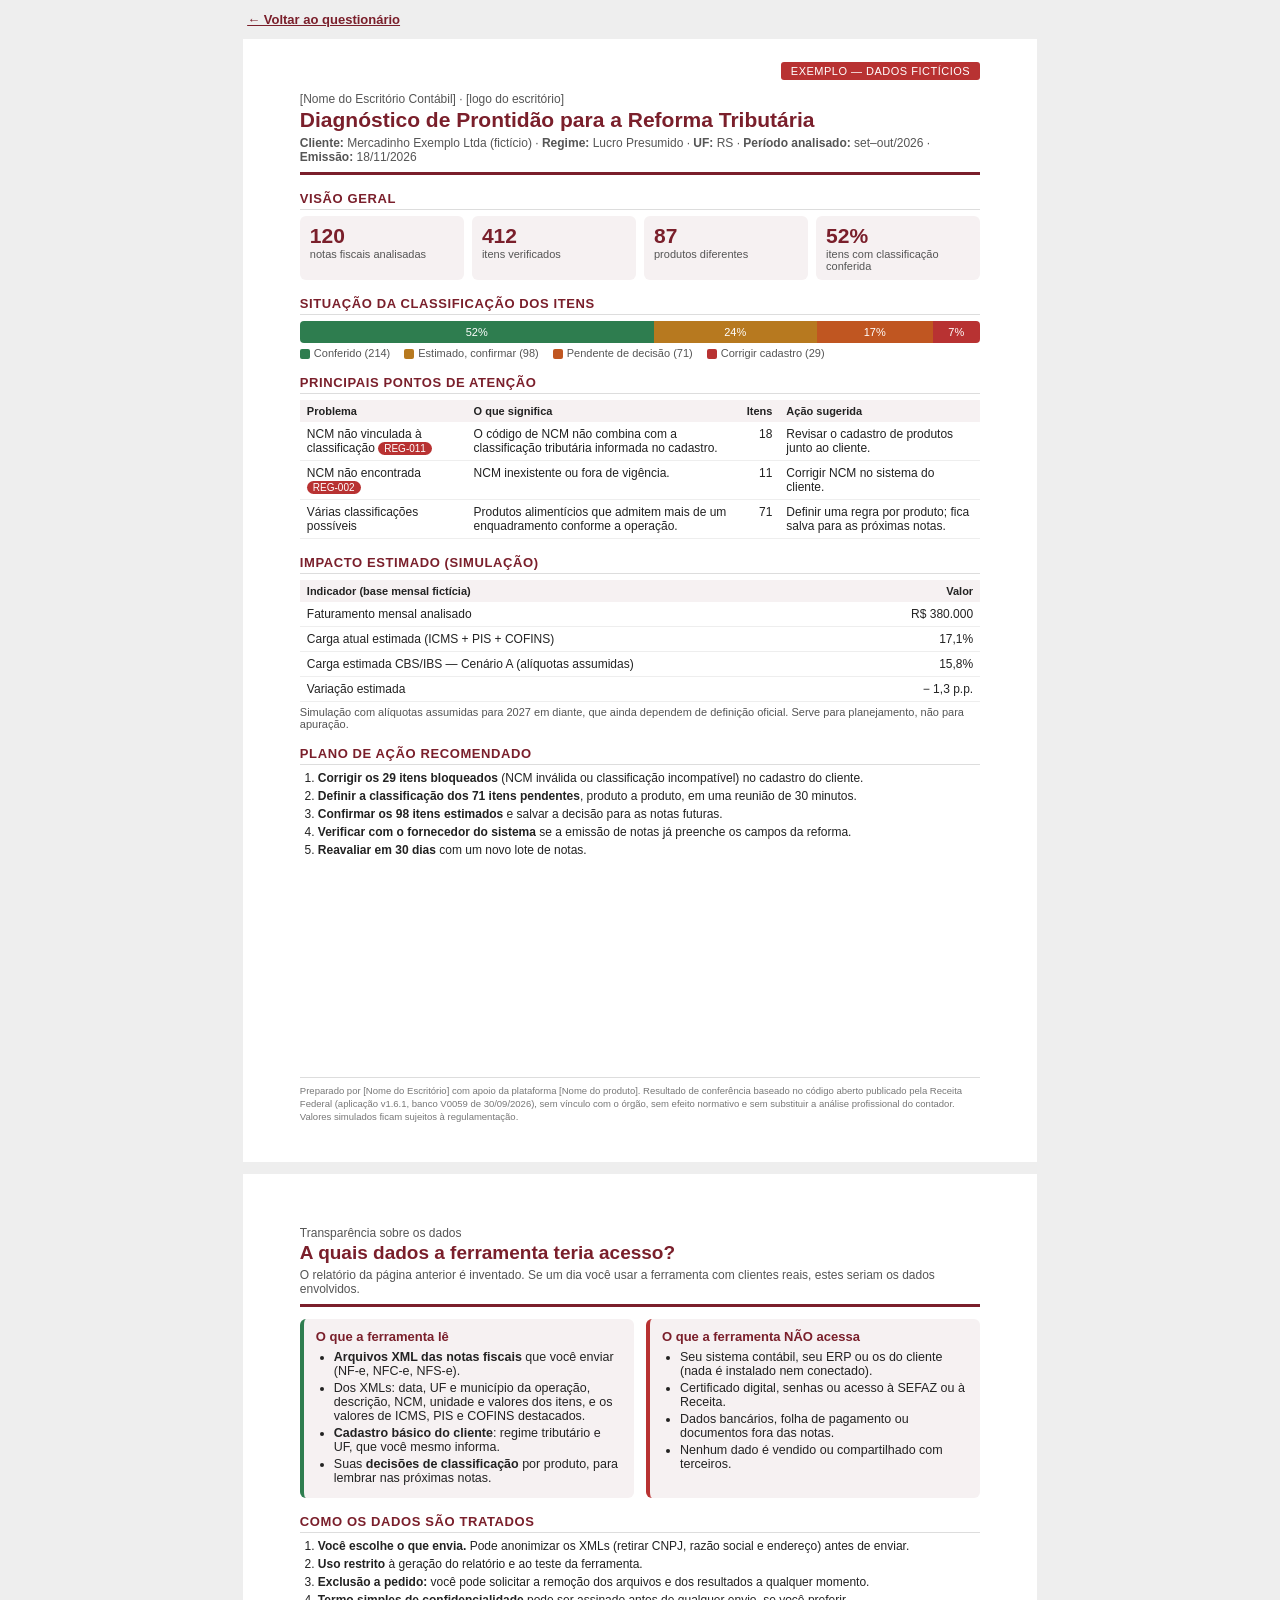
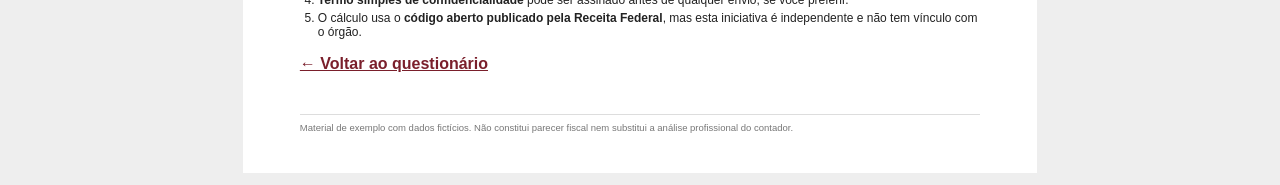
==== exemplo-relatorio.html @ 1cb86daf "Questionario de validacao com contadores (HTML/CSS/JS) com envio para Planilha Google" ====
<!doctype html>
<html lang="pt-BR">
<head>
<meta charset="utf-8">
<meta name="viewport" content="width=device-width, initial-scale=1">
<title>Relatório de Prontidão — Exemplo</title>
<style>
  :root { --bordo:#7a1f2b; --cinza:#555; --claro:#f6f1f2; --ok:#2e7d4f; --amarelo:#b7791f; --laranja:#c05621; --verm:#b83232; }
  * { box-sizing: border-box; }
  body { font-family: Segoe UI, Arial, sans-serif; color:#222; margin:0; background:#eee; }
  .pagina { width:210mm; min-height:297mm; margin:12px auto; background:#fff; padding:14mm 15mm; position:relative; }
  .marca-dagua { position:absolute; top:6mm; right:15mm; font-size:11px; color:#fff; background:var(--verm); padding:3px 10px; border-radius:3px; letter-spacing:.5px; }
  header { border-bottom:3px solid var(--bordo); padding-bottom:8px; margin-bottom:12px; }
  header .esc { font-size:12px; color:var(--cinza); }
  h1 { margin:2px 0 0; font-size:21px; color:var(--bordo); }
  .sub { font-size:12px; color:var(--cinza); margin-top:4px; }
  h2 { font-size:13px; text-transform:uppercase; letter-spacing:.6px; color:var(--bordo); margin:16px 0 6px; border-bottom:1px solid #ddd; padding-bottom:3px; }
  .cards { display:grid; grid-template-columns:repeat(4,1fr); gap:8px; }
  .card { background:var(--claro); border-radius:6px; padding:8px 10px; }
  .card .n { font-size:21px; font-weight:700; color:var(--bordo); }
  .card .l { font-size:11px; color:var(--cinza); }
  .barra { display:flex; height:22px; border-radius:4px; overflow:hidden; margin:6px 0 4px; }
  .barra div { color:#fff; font-size:11px; display:flex; align-items:center; justify-content:center; }
  .leg { display:flex; flex-wrap:wrap; gap:4px 14px; font-size:11px; color:var(--cinza); }
  .leg i { display:inline-block; width:10px; height:10px; border-radius:2px; margin-right:4px; vertical-align:middle; }
  table { width:100%; border-collapse:collapse; font-size:12px; }
  th { text-align:left; background:var(--claro); padding:5px 7px; font-size:11px; }
  td { padding:5px 7px; border-bottom:1px solid #eee; vertical-align:top; }
  td.num { text-align:right; white-space:nowrap; }
  .tag { font-size:10px; padding:1px 6px; border-radius:8px; color:#fff; white-space:nowrap; }
  .nota { font-size:11px; color:var(--cinza); margin-top:4px; }
  ol { margin:4px 0 0 18px; padding:0; font-size:12px; }
  ol li { margin-bottom:4px; }
  .rodape { position:absolute; left:15mm; right:15mm; bottom:10mm; font-size:9.5px; color:#777; border-top:1px solid #ddd; padding-top:6px; line-height:1.4; }
  .nav-topo { max-width:210mm; margin:12px auto 0; padding:0 4px; font-size:13px; }
  .nav-topo a { color:var(--bordo); font-weight:600; }
  .pagina2 { min-height:auto; padding-bottom:22mm; }
  .pagina2 h1 { font-size:19px; }
  .acesso { display:grid; grid-template-columns:1fr 1fr; gap:12px; margin-top:8px; }
  .acesso > div { background:var(--claro); border-radius:6px; padding:10px 12px; font-size:12.5px; }
  .acesso h3 { margin:0 0 6px; font-size:13px; color:var(--bordo); }
  .acesso ul { margin:0; padding-left:18px; }
  .acesso li { margin-bottom:3px; }
  .nao { border-left:4px solid var(--verm); }
  .sim { border-left:4px solid var(--ok); }
  @media (max-width:800px) { .acesso { grid-template-columns:1fr; } }
  @media print { .nav-topo { display:none; } }
  @media print { body { background:#fff; } .pagina { margin:0; box-shadow:none; } @page { size:A4; margin:0; } }
  @media (max-width:800px) { .pagina { width:auto; padding:14px; } .cards { grid-template-columns:repeat(2,1fr); } .rodape { position:static; margin-top:16px; } }
</style>
</head>
<body>
<div class="nav-topo"><a href="index.html">← Voltar ao questionário</a></div>
<div class="pagina">
  <div class="marca-dagua">EXEMPLO — DADOS FICTÍCIOS</div>
  <header>
    <div class="esc">[Nome do Escritório Contábil] · [logo do escritório]</div>
    <h1>Diagnóstico de Prontidão para a Reforma Tributária</h1>
    <div class="sub"><b>Cliente:</b> Mercadinho Exemplo Ltda (fictício) · <b>Regime:</b> Lucro Presumido · <b>UF:</b> RS · <b>Período analisado:</b> set–out/2026 · <b>Emissão:</b> 18/11/2026</div>
  </header>

  <h2>Visão geral</h2>
  <div class="cards">
    <div class="card"><div class="n">120</div><div class="l">notas fiscais analisadas</div></div>
    <div class="card"><div class="n">412</div><div class="l">itens verificados</div></div>
    <div class="card"><div class="n">87</div><div class="l">produtos diferentes</div></div>
    <div class="card"><div class="n">52%</div><div class="l">itens com classificação conferida</div></div>
  </div>

  <h2>Situação da classificação dos itens</h2>
  <div class="barra">
    <div style="width:52%;background:var(--ok)">52%</div>
    <div style="width:24%;background:var(--amarelo)">24%</div>
    <div style="width:17%;background:var(--laranja)">17%</div>
    <div style="width:7%;background:var(--verm)">7%</div>
  </div>
  <div class="leg">
    <span><i style="background:var(--ok)"></i>Conferido (214)</span>
    <span><i style="background:var(--amarelo)"></i>Estimado, confirmar (98)</span>
    <span><i style="background:var(--laranja)"></i>Pendente de decisão (71)</span>
    <span><i style="background:var(--verm)"></i>Corrigir cadastro (29)</span>
  </div>

  <h2>Principais pontos de atenção</h2>
  <table>
    <tr><th>Problema</th><th>O que significa</th><th style="text-align:right">Itens</th><th>Ação sugerida</th></tr>
    <tr><td>NCM não vinculada à classificação <span class="tag" style="background:var(--verm)">REG-011</span></td><td>O código de NCM não combina com a classificação tributária informada no cadastro.</td><td class="num">18</td><td>Revisar o cadastro de produtos junto ao cliente.</td></tr>
    <tr><td>NCM não encontrada <span class="tag" style="background:var(--verm)">REG-002</span></td><td>NCM inexistente ou fora de vigência.</td><td class="num">11</td><td>Corrigir NCM no sistema do cliente.</td></tr>
    <tr><td>Várias classificações possíveis</td><td>Produtos alimentícios que admitem mais de um enquadramento conforme a operação.</td><td class="num">71</td><td>Definir uma regra por produto; fica salva para as próximas notas.</td></tr>
  </table>

  <h2>Impacto estimado (simulação)</h2>
  <table>
    <tr><th>Indicador (base mensal fictícia)</th><th class="num" style="text-align:right">Valor</th></tr>
    <tr><td>Faturamento mensal analisado</td><td class="num">R$ 380.000</td></tr>
    <tr><td>Carga atual estimada (ICMS + PIS + COFINS)</td><td class="num">17,1%</td></tr>
    <tr><td>Carga estimada CBS/IBS — Cenário A (alíquotas assumidas)</td><td class="num">15,8%</td></tr>
    <tr><td>Variação estimada</td><td class="num">− 1,3 p.p.</td></tr>
  </table>
  <div class="nota">Simulação com alíquotas assumidas para 2027 em diante, que ainda dependem de definição oficial. Serve para planejamento, não para apuração.</div>

  <h2>Plano de ação recomendado</h2>
  <ol>
    <li><b>Corrigir os 29 itens bloqueados</b> (NCM inválida ou classificação incompatível) no cadastro do cliente.</li>
    <li><b>Definir a classificação dos 71 itens pendentes</b>, produto a produto, em uma reunião de 30 minutos.</li>
    <li><b>Confirmar os 98 itens estimados</b> e salvar a decisão para as notas futuras.</li>
    <li><b>Verificar com o fornecedor do sistema</b> se a emissão de notas já preenche os campos da reforma.</li>
    <li><b>Reavaliar em 30 dias</b> com um novo lote de notas.</li>
  </ol>

  <div class="rodape">
    Preparado por [Nome do Escritório] com apoio da plataforma [Nome do produto]. Resultado de conferência baseado no código aberto publicado pela Receita Federal (aplicação v1.6.1, banco V0059 de 30/09/2026), sem vínculo com o órgão, sem efeito normativo e sem substituir a análise profissional do contador. Valores simulados ficam sujeitos à regulamentação.
  </div>
</div>

<div class="pagina pagina2" id="dados-acesso">
  <header>
    <div class="esc">Transparência sobre os dados</div>
    <h1>A quais dados a ferramenta teria acesso?</h1>
    <div class="sub">O relatório da página anterior é inventado. Se um dia você usar a ferramenta com clientes reais, estes seriam os dados envolvidos.</div>
  </header>

  <div class="acesso">
    <div class="sim">
      <h3>O que a ferramenta lê</h3>
      <ul>
        <li><b>Arquivos XML das notas fiscais</b> que você enviar (NF-e, NFC-e, NFS-e).</li>
        <li>Dos XMLs: data, UF e município da operação, descrição, NCM, unidade e valores dos itens, e os valores de ICMS, PIS e COFINS destacados.</li>
        <li><b>Cadastro básico do cliente</b>: regime tributário e UF, que você mesmo informa.</li>
        <li>Suas <b>decisões de classificação</b> por produto, para lembrar nas próximas notas.</li>
      </ul>
    </div>
    <div class="nao">
      <h3>O que a ferramenta NÃO acessa</h3>
      <ul>
        <li>Seu sistema contábil, seu ERP ou os do cliente (nada é instalado nem conectado).</li>
        <li>Certificado digital, senhas ou acesso à SEFAZ ou à Receita.</li>
        <li>Dados bancários, folha de pagamento ou documentos fora das notas.</li>
        <li>Nenhum dado é vendido ou compartilhado com terceiros.</li>
      </ul>
    </div>
  </div>

  <h2>Como os dados são tratados</h2>
  <ol>
    <li><b>Você escolhe o que envia.</b> Pode anonimizar os XMLs (retirar CNPJ, razão social e endereço) antes de enviar.</li>
    <li><b>Uso restrito</b> à geração do relatório e ao teste da ferramenta.</li>
    <li><b>Exclusão a pedido:</b> você pode solicitar a remoção dos arquivos e dos resultados a qualquer momento.</li>
    <li><b>Termo simples de confidencialidade</b> pode ser assinado antes de qualquer envio, se você preferir.</li>
    <li>O cálculo usa o <b>código aberto publicado pela Receita Federal</b>, mas esta iniciativa é independente e não tem vínculo com o órgão.</li>
  </ol>

  <p style="margin-top:16px"><a href="index.html" style="color:var(--bordo);font-weight:600">← Voltar ao questionário</a></p>

  <div class="rodape">
    Material de exemplo com dados fictícios. Não constitui parecer fiscal nem substitui a análise profissional do contador.
  </div>
</div>
</body>
</html>
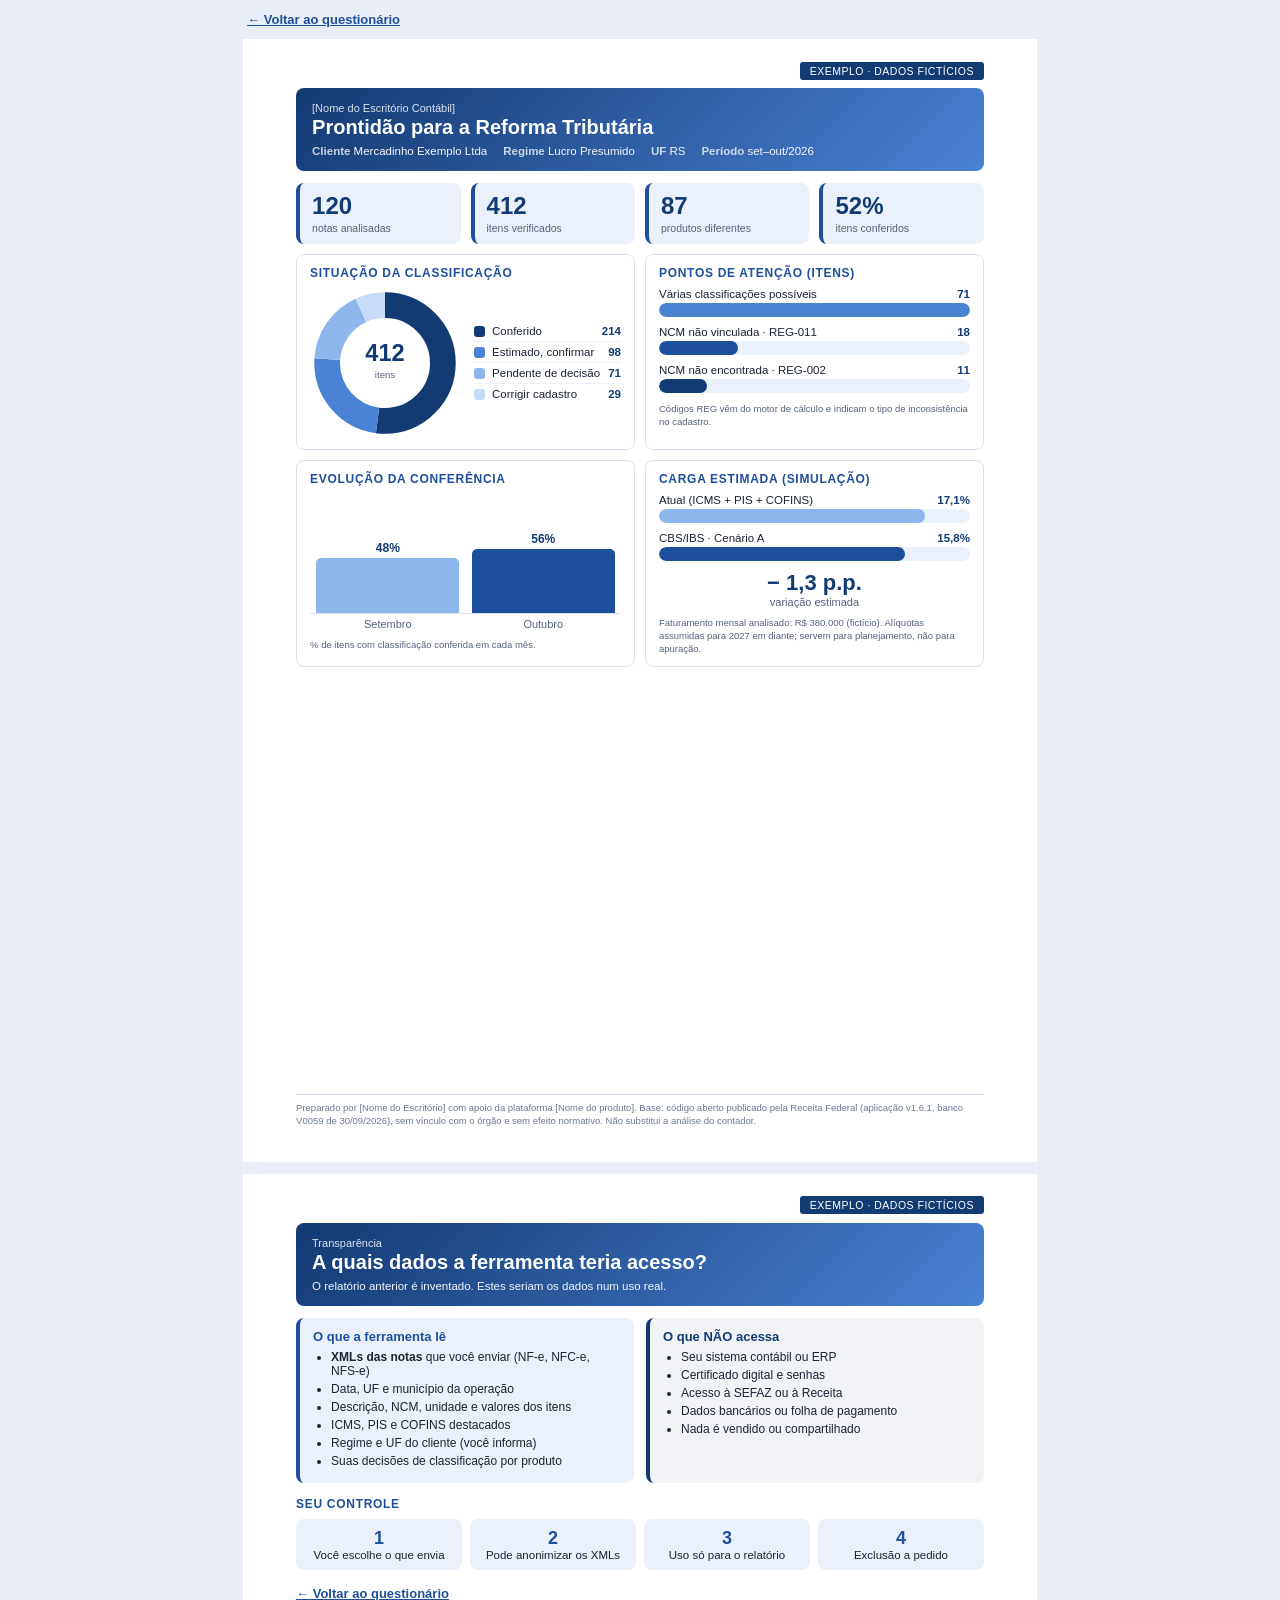
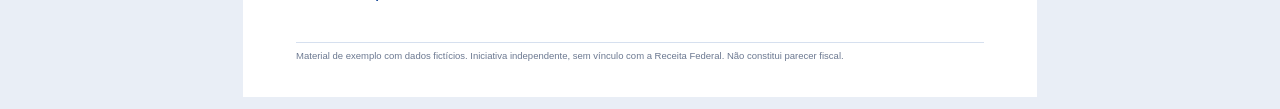
==== commit 790cd549: "Paleta azul no questionario e relatorio de exemplo em formato grafico" ====
--- a/exemplo-relatorio.html
+++ b/exemplo-relatorio.html
@@ -3,157 +3,215 @@
 <head>
 <meta charset="utf-8">
 <meta name="viewport" content="width=device-width, initial-scale=1">
+<meta name="robots" content="noindex">
 <title>Relatório de Prontidão — Exemplo</title>
 <style>
-  :root { --bordo:#7a1f2b; --cinza:#555; --claro:#f6f1f2; --ok:#2e7d4f; --amarelo:#b7791f; --laranja:#c05621; --verm:#b83232; }
+  :root {
+    --a1:#123a73; --a2:#1e4f9c; --a3:#4a82d4; --a4:#8db6ec; --a5:#c9dcf5; --a6:#eaf1fb;
+    --texto:#1b2433; --suave:#55627a; --linha:#d6e0ef;
+  }
   * { box-sizing: border-box; }
-  body { font-family: Segoe UI, Arial, sans-serif; color:#222; margin:0; background:#eee; }
-  .pagina { width:210mm; min-height:297mm; margin:12px auto; background:#fff; padding:14mm 15mm; position:relative; }
-  .marca-dagua { position:absolute; top:6mm; right:15mm; font-size:11px; color:#fff; background:var(--verm); padding:3px 10px; border-radius:3px; letter-spacing:.5px; }
-  header { border-bottom:3px solid var(--bordo); padding-bottom:8px; margin-bottom:12px; }
-  header .esc { font-size:12px; color:var(--cinza); }
-  h1 { margin:2px 0 0; font-size:21px; color:var(--bordo); }
-  .sub { font-size:12px; color:var(--cinza); margin-top:4px; }
-  h2 { font-size:13px; text-transform:uppercase; letter-spacing:.6px; color:var(--bordo); margin:16px 0 6px; border-bottom:1px solid #ddd; padding-bottom:3px; }
-  .cards { display:grid; grid-template-columns:repeat(4,1fr); gap:8px; }
-  .card { background:var(--claro); border-radius:6px; padding:8px 10px; }
-  .card .n { font-size:21px; font-weight:700; color:var(--bordo); }
-  .card .l { font-size:11px; color:var(--cinza); }
-  .barra { display:flex; height:22px; border-radius:4px; overflow:hidden; margin:6px 0 4px; }
-  .barra div { color:#fff; font-size:11px; display:flex; align-items:center; justify-content:center; }
-  .leg { display:flex; flex-wrap:wrap; gap:4px 14px; font-size:11px; color:var(--cinza); }
-  .leg i { display:inline-block; width:10px; height:10px; border-radius:2px; margin-right:4px; vertical-align:middle; }
-  table { width:100%; border-collapse:collapse; font-size:12px; }
-  th { text-align:left; background:var(--claro); padding:5px 7px; font-size:11px; }
-  td { padding:5px 7px; border-bottom:1px solid #eee; vertical-align:top; }
-  td.num { text-align:right; white-space:nowrap; }
-  .tag { font-size:10px; padding:1px 6px; border-radius:8px; color:#fff; white-space:nowrap; }
-  .nota { font-size:11px; color:var(--cinza); margin-top:4px; }
-  ol { margin:4px 0 0 18px; padding:0; font-size:12px; }
-  ol li { margin-bottom:4px; }
-  .rodape { position:absolute; left:15mm; right:15mm; bottom:10mm; font-size:9.5px; color:#777; border-top:1px solid #ddd; padding-top:6px; line-height:1.4; }
+  body { font-family: Segoe UI, Arial, sans-serif; color:var(--texto); margin:0; background:#e9eef6; }
   .nav-topo { max-width:210mm; margin:12px auto 0; padding:0 4px; font-size:13px; }
-  .nav-topo a { color:var(--bordo); font-weight:600; }
+  .nav-topo a { color:var(--a2); font-weight:600; }
+  .pagina { width:210mm; min-height:297mm; margin:12px auto; background:#fff; padding:13mm 14mm 22mm; position:relative; }
+  .selo { position:absolute; top:6mm; right:14mm; font-size:10.5px; color:#fff; background:var(--a1); padding:3px 10px; border-radius:3px; letter-spacing:.5px; }
+
+  header { background:linear-gradient(135deg,var(--a1),var(--a3)); color:#fff; border-radius:8px; padding:14px 16px; margin-bottom:12px; }
+  header .esc { font-size:11px; opacity:.85; }
+  header h1 { margin:2px 0 6px; font-size:20px; }
+  header .meta { display:flex; flex-wrap:wrap; gap:4px 16px; font-size:11.5px; opacity:.95; }
+  header .meta b { font-weight:600; opacity:.8; }
+
+  h2 { font-size:12px; text-transform:uppercase; letter-spacing:.7px; color:var(--a2); margin:0 0 8px; }
+  .caixa { border:1px solid var(--linha); border-radius:8px; padding:11px 13px; }
+  .grade { display:grid; gap:10px; }
+  .g4 { grid-template-columns:repeat(4,1fr); }
+  .g2 { grid-template-columns:1fr 1fr; }
+  .mt { margin-top:10px; }
+
+  .kpi { background:var(--a6); border-radius:8px; padding:10px 12px; border-left:4px solid var(--a2); }
+  .kpi .n { font-size:24px; font-weight:700; color:var(--a1); line-height:1.1; }
+  .kpi .l { font-size:10.5px; color:var(--suave); margin-top:2px; }
+
+  /* rosca */
+  .rosca-wrap { display:flex; align-items:center; gap:14px; }
+  .rosca { width:150px; height:150px; flex:none; }
+  .rosca text { font-family:inherit; }
+  .leg { list-style:none; margin:0; padding:0; font-size:11.5px; width:100%; }
+  .leg li { display:flex; align-items:center; gap:7px; padding:4px 0; border-bottom:1px solid var(--a6); }
+  .leg li:last-child { border:0; }
+  .leg i { width:11px; height:11px; border-radius:3px; flex:none; }
+  .leg b { margin-left:auto; color:var(--a1); }
+
+  /* barras horizontais */
+  .hb { margin-bottom:9px; font-size:11.5px; }
+  .hb .rot { display:flex; justify-content:space-between; margin-bottom:3px; }
+  .hb .rot b { color:var(--a1); }
+  .hb .trilho { height:14px; background:var(--a6); border-radius:7px; overflow:hidden; }
+  .hb .fill { height:100%; border-radius:7px; }
+
+  /* colunas */
+  .cols { display:flex; align-items:flex-end; justify-content:space-around; height:120px; padding-top:6px; border-bottom:1px solid var(--linha); }
+  .col { display:flex; flex-direction:column; align-items:center; justify-content:flex-end; width:46%; height:100%; }
+  .col .v { font-size:12px; font-weight:700; color:var(--a1); margin-bottom:3px; }
+  .col .b { width:100%; border-radius:5px 5px 0 0; }
+  .cols-rot { display:flex; justify-content:space-around; font-size:11px; color:var(--suave); margin-top:4px; }
+  .cols-rot span { width:46%; text-align:center; }
+
+  .var { text-align:center; margin-top:8px; font-size:11px; color:var(--suave); }
+  .var b { display:block; font-size:22px; color:var(--a1); }
+
+  .fonte { font-size:9.5px; color:var(--suave); margin-top:8px; line-height:1.4; }
+  .rodape { position:absolute; left:14mm; right:14mm; bottom:9mm; font-size:9.5px; color:#6b7890; border-top:1px solid var(--linha); padding-top:6px; line-height:1.4; }
+
+  /* página 2 */
   .pagina2 { min-height:auto; padding-bottom:22mm; }
-  .pagina2 h1 { font-size:19px; }
-  .acesso { display:grid; grid-template-columns:1fr 1fr; gap:12px; margin-top:8px; }
-  .acesso > div { background:var(--claro); border-radius:6px; padding:10px 12px; font-size:12.5px; }
-  .acesso h3 { margin:0 0 6px; font-size:13px; color:var(--bordo); }
+  .acesso { display:grid; grid-template-columns:1fr 1fr; gap:12px; }
+  .acesso > div { border-radius:8px; padding:11px 13px; font-size:12px; }
+  .acesso h3 { margin:0 0 6px; font-size:13px; }
   .acesso ul { margin:0; padding-left:18px; }
-  .acesso li { margin-bottom:3px; }
-  .nao { border-left:4px solid var(--verm); }
-  .sim { border-left:4px solid var(--ok); }
-  @media (max-width:800px) { .acesso { grid-template-columns:1fr; } }
-  @media print { .nav-topo { display:none; } }
-  @media print { body { background:#fff; } .pagina { margin:0; box-shadow:none; } @page { size:A4; margin:0; } }
-  @media (max-width:800px) { .pagina { width:auto; padding:14px; } .cards { grid-template-columns:repeat(2,1fr); } .rodape { position:static; margin-top:16px; } }
+  .acesso li { margin-bottom:4px; }
+  .sim { background:var(--a6); border-left:4px solid var(--a2); } .sim h3 { color:var(--a2); }
+  .nao { background:#f1f3f7; border-left:4px solid var(--a1); } .nao h3 { color:var(--a1); }
+  .passos { display:grid; grid-template-columns:repeat(4,1fr); gap:8px; margin-top:6px; }
+  .passos div { background:var(--a6); border-radius:8px; padding:9px; font-size:11.5px; text-align:center; }
+  .passos b { display:block; font-size:18px; color:var(--a2); }
+
+  @media (max-width:800px) {
+    .pagina { width:auto; padding:14px 14px 20px; }
+    .g4 { grid-template-columns:repeat(2,1fr); } .g2, .acesso { grid-template-columns:1fr; }
+    .passos { grid-template-columns:1fr 1fr; }
+    .rodape { position:static; margin-top:14px; } .selo { position:static; display:inline-block; margin-bottom:8px; }
+    .rosca-wrap { flex-direction:column; align-items:stretch; } .rosca { align-self:center; }
+  }
+  @media print { .nav-topo { display:none; } body { background:#fff; } .pagina { margin:0; } @page { size:A4; margin:0; } }
 </style>
 </head>
 <body>
 <div class="nav-topo"><a href="index.html">← Voltar ao questionário</a></div>
+
 <div class="pagina">
-  <div class="marca-dagua">EXEMPLO — DADOS FICTÍCIOS</div>
+  <span class="selo">EXEMPLO · DADOS FICTÍCIOS</span>
   <header>
-    <div class="esc">[Nome do Escritório Contábil] · [logo do escritório]</div>
-    <h1>Diagnóstico de Prontidão para a Reforma Tributária</h1>
-    <div class="sub"><b>Cliente:</b> Mercadinho Exemplo Ltda (fictício) · <b>Regime:</b> Lucro Presumido · <b>UF:</b> RS · <b>Período analisado:</b> set–out/2026 · <b>Emissão:</b> 18/11/2026</div>
+    <div class="esc">[Nome do Escritório Contábil]</div>
+    <h1>Prontidão para a Reforma Tributária</h1>
+    <div class="meta">
+      <span><b>Cliente</b> Mercadinho Exemplo Ltda</span>
+      <span><b>Regime</b> Lucro Presumido</span>
+      <span><b>UF</b> RS</span>
+      <span><b>Período</b> set–out/2026</span>
+    </div>
   </header>
 
-  <h2>Visão geral</h2>
-  <div class="cards">
-    <div class="card"><div class="n">120</div><div class="l">notas fiscais analisadas</div></div>
-    <div class="card"><div class="n">412</div><div class="l">itens verificados</div></div>
-    <div class="card"><div class="n">87</div><div class="l">produtos diferentes</div></div>
-    <div class="card"><div class="n">52%</div><div class="l">itens com classificação conferida</div></div>
-  </div>
-
-  <h2>Situação da classificação dos itens</h2>
-  <div class="barra">
-    <div style="width:52%;background:var(--ok)">52%</div>
-    <div style="width:24%;background:var(--amarelo)">24%</div>
-    <div style="width:17%;background:var(--laranja)">17%</div>
-    <div style="width:7%;background:var(--verm)">7%</div>
-  </div>
-  <div class="leg">
-    <span><i style="background:var(--ok)"></i>Conferido (214)</span>
-    <span><i style="background:var(--amarelo)"></i>Estimado, confirmar (98)</span>
-    <span><i style="background:var(--laranja)"></i>Pendente de decisão (71)</span>
-    <span><i style="background:var(--verm)"></i>Corrigir cadastro (29)</span>
-  </div>
-
-  <h2>Principais pontos de atenção</h2>
-  <table>
-    <tr><th>Problema</th><th>O que significa</th><th style="text-align:right">Itens</th><th>Ação sugerida</th></tr>
-    <tr><td>NCM não vinculada à classificação <span class="tag" style="background:var(--verm)">REG-011</span></td><td>O código de NCM não combina com a classificação tributária informada no cadastro.</td><td class="num">18</td><td>Revisar o cadastro de produtos junto ao cliente.</td></tr>
-    <tr><td>NCM não encontrada <span class="tag" style="background:var(--verm)">REG-002</span></td><td>NCM inexistente ou fora de vigência.</td><td class="num">11</td><td>Corrigir NCM no sistema do cliente.</td></tr>
-    <tr><td>Várias classificações possíveis</td><td>Produtos alimentícios que admitem mais de um enquadramento conforme a operação.</td><td class="num">71</td><td>Definir uma regra por produto; fica salva para as próximas notas.</td></tr>
-  </table>
-
-  <h2>Impacto estimado (simulação)</h2>
-  <table>
-    <tr><th>Indicador (base mensal fictícia)</th><th class="num" style="text-align:right">Valor</th></tr>
-    <tr><td>Faturamento mensal analisado</td><td class="num">R$ 380.000</td></tr>
-    <tr><td>Carga atual estimada (ICMS + PIS + COFINS)</td><td class="num">17,1%</td></tr>
-    <tr><td>Carga estimada CBS/IBS — Cenário A (alíquotas assumidas)</td><td class="num">15,8%</td></tr>
-    <tr><td>Variação estimada</td><td class="num">− 1,3 p.p.</td></tr>
-  </table>
-  <div class="nota">Simulação com alíquotas assumidas para 2027 em diante, que ainda dependem de definição oficial. Serve para planejamento, não para apuração.</div>
-
-  <h2>Plano de ação recomendado</h2>
-  <ol>
-    <li><b>Corrigir os 29 itens bloqueados</b> (NCM inválida ou classificação incompatível) no cadastro do cliente.</li>
-    <li><b>Definir a classificação dos 71 itens pendentes</b>, produto a produto, em uma reunião de 30 minutos.</li>
-    <li><b>Confirmar os 98 itens estimados</b> e salvar a decisão para as notas futuras.</li>
-    <li><b>Verificar com o fornecedor do sistema</b> se a emissão de notas já preenche os campos da reforma.</li>
-    <li><b>Reavaliar em 30 dias</b> com um novo lote de notas.</li>
-  </ol>
+  <div class="grade g4">
+    <div class="kpi"><div class="n">120</div><div class="l">notas analisadas</div></div>
+    <div class="kpi"><div class="n">412</div><div class="l">itens verificados</div></div>
+    <div class="kpi"><div class="n">87</div><div class="l">produtos diferentes</div></div>
+    <div class="kpi"><div class="n">52%</div><div class="l">itens conferidos</div></div>
+  </div>
+
+  <div class="grade g2 mt">
+    <div class="caixa">
+      <h2>Situação da classificação</h2>
+      <div class="rosca-wrap">
+        <svg class="rosca" viewBox="0 0 140 140" role="img" aria-label="Rosca: 52% conferido, 24% estimado, 17% pendente, 7% corrigir cadastro">
+          <g transform="rotate(-90 70 70)" fill="none" stroke-width="24">
+            <circle cx="70" cy="70" r="54" stroke="#123a73" stroke-dasharray="176.4 339.3" stroke-dashoffset="0"/>
+            <circle cx="70" cy="70" r="54" stroke="#4a82d4" stroke-dasharray="81.4 339.3" stroke-dashoffset="-176.4"/>
+            <circle cx="70" cy="70" r="54" stroke="#8db6ec" stroke-dasharray="57.7 339.3" stroke-dashoffset="-257.8"/>
+            <circle cx="70" cy="70" r="54" stroke="#c9dcf5" stroke-dasharray="23.8 339.3" stroke-dashoffset="-315.5"/>
+          </g>
+          <text x="70" y="68" text-anchor="middle" font-size="22" font-weight="700" fill="#123a73">412</text>
+          <text x="70" y="84" text-anchor="middle" font-size="9" fill="#55627a">itens</text>
+        </svg>
+        <ul class="leg">
+          <li><i style="background:#123a73"></i>Conferido<b>214</b></li>
+          <li><i style="background:#4a82d4"></i>Estimado, confirmar<b>98</b></li>
+          <li><i style="background:#8db6ec"></i>Pendente de decisão<b>71</b></li>
+          <li><i style="background:#c9dcf5"></i>Corrigir cadastro<b>29</b></li>
+        </ul>
+      </div>
+    </div>
+
+    <div class="caixa">
+      <h2>Pontos de atenção (itens)</h2>
+      <div class="hb"><div class="rot"><span>Várias classificações possíveis</span><b>71</b></div><div class="trilho"><div class="fill" style="width:100%;background:#4a82d4"></div></div></div>
+      <div class="hb"><div class="rot"><span>NCM não vinculada · REG-011</span><b>18</b></div><div class="trilho"><div class="fill" style="width:25.4%;background:#1e4f9c"></div></div></div>
+      <div class="hb"><div class="rot"><span>NCM não encontrada · REG-002</span><b>11</b></div><div class="trilho"><div class="fill" style="width:15.5%;background:#123a73"></div></div></div>
+      <div class="fonte">Códigos REG vêm do motor de cálculo e indicam o tipo de inconsistência no cadastro.</div>
+    </div>
+  </div>
+
+  <div class="grade g2 mt">
+    <div class="caixa">
+      <h2>Evolução da conferência</h2>
+      <div class="cols">
+        <div class="col"><div class="v">48%</div><div class="b" style="height:48%;background:#8db6ec"></div></div>
+        <div class="col"><div class="v">56%</div><div class="b" style="height:56%;background:#1e4f9c"></div></div>
+      </div>
+      <div class="cols-rot"><span>Setembro</span><span>Outubro</span></div>
+      <div class="fonte">% de itens com classificação conferida em cada mês.</div>
+    </div>
+
+    <div class="caixa">
+      <h2>Carga estimada (simulação)</h2>
+      <div class="hb"><div class="rot"><span>Atual (ICMS + PIS + COFINS)</span><b>17,1%</b></div><div class="trilho"><div class="fill" style="width:85.5%;background:#8db6ec"></div></div></div>
+      <div class="hb"><div class="rot"><span>CBS/IBS · Cenário A</span><b>15,8%</b></div><div class="trilho"><div class="fill" style="width:79%;background:#1e4f9c"></div></div></div>
+      <div class="var"><b>− 1,3 p.p.</b>variação estimada</div>
+      <div class="fonte">Faturamento mensal analisado: R$ 380.000 (fictício). Alíquotas assumidas para 2027 em diante; servem para planejamento, não para apuração.</div>
+    </div>
+  </div>
 
   <div class="rodape">
-    Preparado por [Nome do Escritório] com apoio da plataforma [Nome do produto]. Resultado de conferência baseado no código aberto publicado pela Receita Federal (aplicação v1.6.1, banco V0059 de 30/09/2026), sem vínculo com o órgão, sem efeito normativo e sem substituir a análise profissional do contador. Valores simulados ficam sujeitos à regulamentação.
+    Preparado por [Nome do Escritório] com apoio da plataforma [Nome do produto]. Base: código aberto publicado pela Receita Federal (aplicação v1.6.1, banco V0059 de 30/09/2026), sem vínculo com o órgão e sem efeito normativo. Não substitui a análise do contador.
   </div>
 </div>
 
 <div class="pagina pagina2" id="dados-acesso">
+  <span class="selo">EXEMPLO · DADOS FICTÍCIOS</span>
   <header>
-    <div class="esc">Transparência sobre os dados</div>
+    <div class="esc">Transparência</div>
     <h1>A quais dados a ferramenta teria acesso?</h1>
-    <div class="sub">O relatório da página anterior é inventado. Se um dia você usar a ferramenta com clientes reais, estes seriam os dados envolvidos.</div>
+    <div class="meta"><span>O relatório anterior é inventado. Estes seriam os dados num uso real.</span></div>
   </header>
 
   <div class="acesso">
     <div class="sim">
       <h3>O que a ferramenta lê</h3>
       <ul>
-        <li><b>Arquivos XML das notas fiscais</b> que você enviar (NF-e, NFC-e, NFS-e).</li>
-        <li>Dos XMLs: data, UF e município da operação, descrição, NCM, unidade e valores dos itens, e os valores de ICMS, PIS e COFINS destacados.</li>
-        <li><b>Cadastro básico do cliente</b>: regime tributário e UF, que você mesmo informa.</li>
-        <li>Suas <b>decisões de classificação</b> por produto, para lembrar nas próximas notas.</li>
+        <li><b>XMLs das notas</b> que você enviar (NF-e, NFC-e, NFS-e)</li>
+        <li>Data, UF e município da operação</li>
+        <li>Descrição, NCM, unidade e valores dos itens</li>
+        <li>ICMS, PIS e COFINS destacados</li>
+        <li>Regime e UF do cliente (você informa)</li>
+        <li>Suas decisões de classificação por produto</li>
       </ul>
     </div>
     <div class="nao">
-      <h3>O que a ferramenta NÃO acessa</h3>
+      <h3>O que NÃO acessa</h3>
       <ul>
-        <li>Seu sistema contábil, seu ERP ou os do cliente (nada é instalado nem conectado).</li>
-        <li>Certificado digital, senhas ou acesso à SEFAZ ou à Receita.</li>
-        <li>Dados bancários, folha de pagamento ou documentos fora das notas.</li>
-        <li>Nenhum dado é vendido ou compartilhado com terceiros.</li>
+        <li>Seu sistema contábil ou ERP</li>
+        <li>Certificado digital e senhas</li>
+        <li>Acesso à SEFAZ ou à Receita</li>
+        <li>Dados bancários ou folha de pagamento</li>
+        <li>Nada é vendido ou compartilhado</li>
       </ul>
     </div>
   </div>
 
-  <h2>Como os dados são tratados</h2>
-  <ol>
-    <li><b>Você escolhe o que envia.</b> Pode anonimizar os XMLs (retirar CNPJ, razão social e endereço) antes de enviar.</li>
-    <li><b>Uso restrito</b> à geração do relatório e ao teste da ferramenta.</li>
-    <li><b>Exclusão a pedido:</b> você pode solicitar a remoção dos arquivos e dos resultados a qualquer momento.</li>
-    <li><b>Termo simples de confidencialidade</b> pode ser assinado antes de qualquer envio, se você preferir.</li>
-    <li>O cálculo usa o <b>código aberto publicado pela Receita Federal</b>, mas esta iniciativa é independente e não tem vínculo com o órgão.</li>
-  </ol>
-
-  <p style="margin-top:16px"><a href="index.html" style="color:var(--bordo);font-weight:600">← Voltar ao questionário</a></p>
+  <h2 style="margin-top:14px">Seu controle</h2>
+  <div class="passos">
+    <div><b>1</b>Você escolhe o que envia</div>
+    <div><b>2</b>Pode anonimizar os XMLs</div>
+    <div><b>3</b>Uso só para o relatório</div>
+    <div><b>4</b>Exclusão a pedido</div>
+  </div>
+
+  <p style="margin-top:16px;font-size:13px"><a href="index.html" style="color:var(--a2);font-weight:600">← Voltar ao questionário</a></p>
 
   <div class="rodape">
-    Material de exemplo com dados fictícios. Não constitui parecer fiscal nem substitui a análise profissional do contador.
+    Material de exemplo com dados fictícios. Iniciativa independente, sem vínculo com a Receita Federal. Não constitui parecer fiscal.
   </div>
 </div>
 </body>
